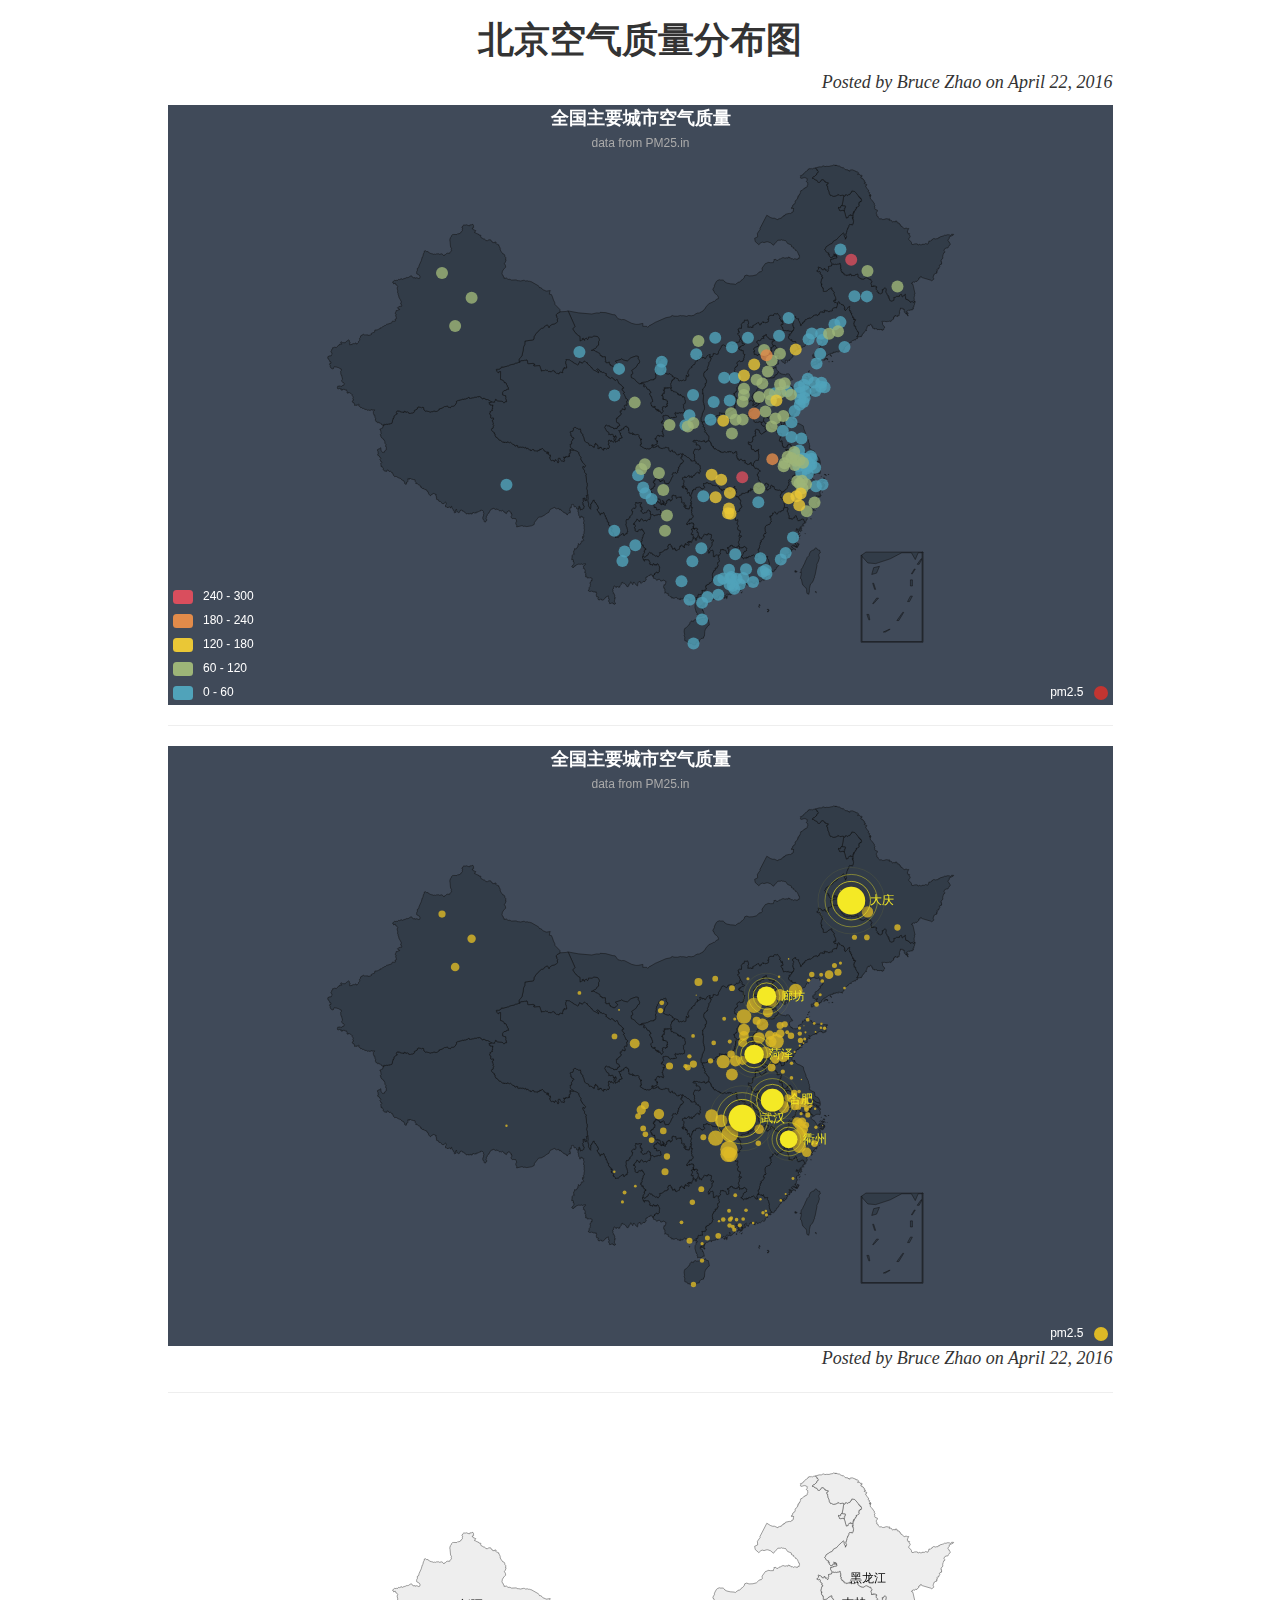
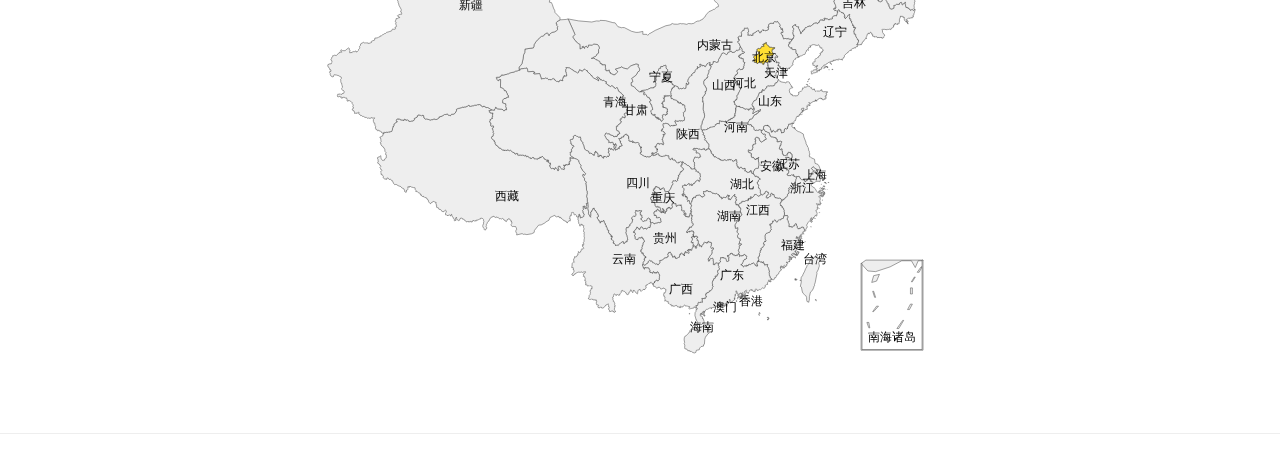
==== index.html @ 0eb7a30a "Added files via upload" ====
<!DOCTYPE html>
<html>
<head>
    <meta charset="utf-8">
	<meta http-equiv="X-UA-Compatible" content="IE=edge">
    <meta name="viewport" content="width=device-width, initial-scale=1">
	<title>北京空气质量热力图</title>
	<link href="css/bootstrap.min.css" rel="stylesheet">

	<script type="text/javascript" src="js/jquery.min.js"></script>
	<script type="text/javascript" src="js/bootstrap.min.js"></script>
	
	<!-- 引入 echarts.js -->
    <script src="js/echarts.min.js"></script>
	<!-- 引入地图 -->
	<script src="js/china.js"></script>
	<!-- 北京地图 -->
	<script src="js/beijing.js"></script>
	
	<!-- 小赵自定义格式 -->
	<style>
	.h1, h1 {font-size: 36px;
			font-family: "Arial";
			font-weight: bold;
			text-align: center;}
	p.meta {
			font-family: 'Lora','Times New Roman',serif;
			font-style: italic;
			font-weight: 300;
			font-size: 18px;
			text-align: right;}
	</style>	
</head>
<body>

<header class="intro-header" style="background-image: url('img/bg1.jpg')">
    <div class="container">
        <div class="row">
            <div class="col-lg-10 col-md-10 col-md-offset-1">
                <div class="post-heading">

                    <h1>北京空气质量分布图</h1>
                   
                    <p class="meta">Posted by Bruce Zhao on April 22, 2016</p>
                </div>
            </div>
        </div>
    </div>
</header>

<article>
    <div class="container">
        <div class="row">
            <div class="col-lg-10 col-md-10 col-md-offset-1">
    <!-- 为ECharts准备一个Dom -->
	<div id="main" class="echarts"></div>
	<!-- 显示样式 -->
	<style>
	.echarts {height:600px;width:100%;margin:auto;}
	@media only screen and (max-width: 768px) {.echarts {height:400px;}}
	</style>
	
	<!-- 代码部分 -->
<script type="text/javascript">
var myChart = echarts.init(document.getElementById('main'));	
	// 这里开始复制 示例 echarts代码进来
	var geoCoordMap = {
    "海门":[121.15,31.89],
    "鄂尔多斯":[109.781327,39.608266],
    "招远":[120.38,37.35],
    "舟山":[122.207216,29.985295],
    "齐齐哈尔":[123.97,47.33],
    "盐城":[120.13,33.38],
    "赤峰":[118.87,42.28],
    "青岛":[120.33,36.07],
    "乳山":[121.52,36.89],
    "金昌":[102.188043,38.520089],
    "泉州":[118.58,24.93],
    "莱西":[120.53,36.86],
    "日照":[119.46,35.42],
    "胶南":[119.97,35.88],
    "南通":[121.05,32.08],
    "拉萨":[91.11,29.97],
    "云浮":[112.02,22.93],
    "梅州":[116.1,24.55],
    "文登":[122.05,37.2],
    "上海":[121.48,31.22],
    "攀枝花":[101.718637,26.582347],
    "威海":[122.1,37.5],
    "承德":[117.93,40.97],
    "厦门":[118.1,24.46],
    "汕尾":[115.375279,22.786211],
    "潮州":[116.63,23.68],
    "丹东":[124.37,40.13],
    "太仓":[121.1,31.45],
    "曲靖":[103.79,25.51],
    "烟台":[121.39,37.52],
    "福州":[119.3,26.08],
    "瓦房店":[121.979603,39.627114],
    "即墨":[120.45,36.38],
    "抚顺":[123.97,41.97],
    "玉溪":[102.52,24.35],
    "张家口":[114.87,40.82],
    "阳泉":[113.57,37.85],
    "莱州":[119.942327,37.177017],
    "湖州":[120.1,30.86],
    "汕头":[116.69,23.39],
    "昆山":[120.95,31.39],
    "宁波":[121.56,29.86],
    "湛江":[110.359377,21.270708],
    "揭阳":[116.35,23.55],
    "荣成":[122.41,37.16],
    "连云港":[119.16,34.59],
    "葫芦岛":[120.836932,40.711052],
    "常熟":[120.74,31.64],
    "东莞":[113.75,23.04],
    "河源":[114.68,23.73],
    "淮安":[119.15,33.5],
    "泰州":[119.9,32.49],
    "南宁":[108.33,22.84],
    "营口":[122.18,40.65],
    "惠州":[114.4,23.09],
    "江阴":[120.26,31.91],
    "蓬莱":[120.75,37.8],
    "韶关":[113.62,24.84],
    "嘉峪关":[98.289152,39.77313],
    "广州":[113.23,23.16],
    "延安":[109.47,36.6],
    "太原":[112.53,37.87],
    "清远":[113.01,23.7],
    "中山":[113.38,22.52],
    "昆明":[102.73,25.04],
    "寿光":[118.73,36.86],
    "盘锦":[122.070714,41.119997],
    "长治":[113.08,36.18],
    "深圳":[114.07,22.62],
    "珠海":[113.52,22.3],
    "宿迁":[118.3,33.96],
    "咸阳":[108.72,34.36],
    "铜川":[109.11,35.09],
    "平度":[119.97,36.77],
    "佛山":[113.11,23.05],
    "海口":[110.35,20.02],
    "江门":[113.06,22.61],
    "章丘":[117.53,36.72],
    "肇庆":[112.44,23.05],
    "大连":[121.62,38.92],
    "临汾":[111.5,36.08],
    "吴江":[120.63,31.16],
    "石嘴山":[106.39,39.04],
    "沈阳":[123.38,41.8],
    "苏州":[120.62,31.32],
    "茂名":[110.88,21.68],
    "嘉兴":[120.76,30.77],
    "长春":[125.35,43.88],
    "胶州":[120.03336,36.264622],
    "银川":[106.27,38.47],
    "张家港":[120.555821,31.875428],
    "三门峡":[111.19,34.76],
    "锦州":[121.15,41.13],
    "南昌":[115.89,28.68],
    "柳州":[109.4,24.33],
    "三亚":[109.511909,18.252847],
    "自贡":[104.778442,29.33903],
    "吉林":[126.57,43.87],
    "阳江":[111.95,21.85],
    "泸州":[105.39,28.91],
    "西宁":[101.74,36.56],
    "宜宾":[104.56,29.77],
    "呼和浩特":[111.65,40.82],
    "成都":[104.06,30.67],
    "大同":[113.3,40.12],
    "镇江":[119.44,32.2],
    "桂林":[110.28,25.29],
    "张家界":[110.479191,29.117096],
    "宜兴":[119.82,31.36],
    "北海":[109.12,21.49],
    "西安":[108.95,34.27],
    "金坛":[119.56,31.74],
    "东营":[118.49,37.46],
    "牡丹江":[129.58,44.6],
    "遵义":[106.9,27.7],
    "绍兴":[120.58,30.01],
    "扬州":[119.42,32.39],
    "常州":[119.95,31.79],
    "潍坊":[119.1,36.62],
    "重庆":[106.54,29.59],
    "台州":[121.420757,28.656386],
    "南京":[118.78,32.04],
    "滨州":[118.03,37.36],
    "贵阳":[106.71,26.57],
    "无锡":[120.29,31.59],
    "本溪":[123.73,41.3],
    "克拉玛依":[84.77,45.59],
    "渭南":[109.5,34.52],
    "马鞍山":[118.48,31.56],
    "宝鸡":[107.15,34.38],
    "焦作":[113.21,35.24],
    "句容":[119.16,31.95],
    "北京":[116.46,39.92],
    "徐州":[117.2,34.26],
    "衡水":[115.72,37.72],
    "包头":[110,40.58],
    "绵阳":[104.73,31.48],
    "乌鲁木齐":[87.68,43.77],
    "枣庄":[117.57,34.86],
    "杭州":[120.19,30.26],
    "淄博":[118.05,36.78],
    "鞍山":[122.85,41.12],
    "溧阳":[119.48,31.43],
    "库尔勒":[86.06,41.68],
    "安阳":[114.35,36.1],
    "开封":[114.35,34.79],
    "济南":[117,36.65],
    "德阳":[104.37,31.13],
    "温州":[120.65,28.01],
    "九江":[115.97,29.71],
    "邯郸":[114.47,36.6],
    "临安":[119.72,30.23],
    "兰州":[103.73,36.03],
    "沧州":[116.83,38.33],
    "临沂":[118.35,35.05],
    "南充":[106.110698,30.837793],
    "天津":[117.2,39.13],
    "富阳":[119.95,30.07],
    "泰安":[117.13,36.18],
    "诸暨":[120.23,29.71],
    "郑州":[113.65,34.76],
    "哈尔滨":[126.63,45.75],
    "聊城":[115.97,36.45],
    "芜湖":[118.38,31.33],
    "唐山":[118.02,39.63],
    "平顶山":[113.29,33.75],
    "邢台":[114.48,37.05],
    "德州":[116.29,37.45],
    "济宁":[116.59,35.38],
    "荆州":[112.239741,30.335165],
    "宜昌":[111.3,30.7],
    "义乌":[120.06,29.32],
    "丽水":[119.92,28.45],
    "洛阳":[112.44,34.7],
    "秦皇岛":[119.57,39.95],
    "株洲":[113.16,27.83],
    "石家庄":[114.48,38.03],
    "莱芜":[117.67,36.19],
    "常德":[111.69,29.05],
    "保定":[115.48,38.85],
    "湘潭":[112.91,27.87],
    "金华":[119.64,29.12],
    "岳阳":[113.09,29.37],
    "长沙":[113,28.21],
    "衢州":[118.88,28.97],
    "廊坊":[116.7,39.53],
    "菏泽":[115.480656,35.23375],
    "合肥":[117.27,31.86],
    "武汉":[114.31,30.52],
    "大庆":[125.03,46.58]
};

var convertData = function (data) {
    var res = [];
    for (var i = 0; i < data.length; i++) {
        var geoCoord = geoCoordMap[data[i].name];
        if (geoCoord) {
            res.push(geoCoord.concat(data[i].value));
        }
    }
    return res;
};

option = {
    backgroundColor: '#404a59',
    title: {
        text: '全国主要城市空气质量',
        subtext: 'data from PM25.in',
        sublink: 'http://www.pm25.in',
        left: 'center',
        textStyle: {
            color: '#fff'
        }
    },
    tooltip: {
        trigger: 'item'
    },
    legend: {
        orient: 'vertical',
        top: 'bottom',
        left: 'right',
        data:['pm2.5'],
        textStyle: {
            color: '#fff'
        }
    },
    visualMap: {
        min: 0,
        max: 300,
        splitNumber: 5,
        color: ['#d94e5d','#eac736','#50a3ba'],
        textStyle: {
            color: '#fff'
        }
    },
    geo: {
        map: 'china',
        label: {
            emphasis: {
                show: false
            }
        },
        itemStyle: {
            normal: {
                areaColor: '#323c48',
                borderColor: '#111'
            },
            emphasis: {
                areaColor: '#2a333d'
            }
        }
    },
    series: [
        {
            name: 'pm2.5',
            type: 'scatter',
            coordinateSystem: 'geo',
            data: convertData([
                {name: "海门", value: 9},
                {name: "鄂尔多斯", value: 12},
                {name: "招远", value: 12},
                {name: "舟山", value: 12},
                {name: "齐齐哈尔", value: 14},
                {name: "盐城", value: 15},
                {name: "赤峰", value: 16},
                {name: "青岛", value: 18},
                {name: "乳山", value: 18},
                {name: "金昌", value: 19},
                {name: "泉州", value: 21},
                {name: "莱西", value: 21},
                {name: "日照", value: 21},
                {name: "胶南", value: 22},
                {name: "南通", value: 23},
                {name: "拉萨", value: 24},
                {name: "云浮", value: 24},
                {name: "梅州", value: 25},
                {name: "文登", value: 25},
                {name: "上海", value: 25},
                {name: "攀枝花", value: 25},
                {name: "威海", value: 25},
                {name: "承德", value: 25},
                {name: "厦门", value: 26},
                {name: "汕尾", value: 26},
                {name: "潮州", value: 26},
                {name: "丹东", value: 27},
                {name: "太仓", value: 27},
                {name: "曲靖", value: 27},
                {name: "烟台", value: 28},
                {name: "福州", value: 29},
                {name: "瓦房店", value: 30},
                {name: "即墨", value: 30},
                {name: "抚顺", value: 31},
                {name: "玉溪", value: 31},
                {name: "张家口", value: 31},
                {name: "阳泉", value: 31},
                {name: "莱州", value: 32},
                {name: "湖州", value: 32},
                {name: "汕头", value: 32},
                {name: "昆山", value: 33},
                {name: "宁波", value: 33},
                {name: "湛江", value: 33},
                {name: "揭阳", value: 34},
                {name: "荣成", value: 34},
                {name: "连云港", value: 35},
                {name: "葫芦岛", value: 35},
                {name: "常熟", value: 36},
                {name: "东莞", value: 36},
                {name: "河源", value: 36},
                {name: "淮安", value: 36},
                {name: "泰州", value: 36},
                {name: "南宁", value: 37},
                {name: "营口", value: 37},
                {name: "惠州", value: 37},
                {name: "江阴", value: 37},
                {name: "蓬莱", value: 37},
                {name: "韶关", value: 38},
                {name: "嘉峪关", value: 38},
                {name: "广州", value: 38},
                {name: "延安", value: 38},
                {name: "太原", value: 39},
                {name: "清远", value: 39},
                {name: "中山", value: 39},
                {name: "昆明", value: 39},
                {name: "寿光", value: 40},
                {name: "盘锦", value: 40},
                {name: "长治", value: 41},
                {name: "深圳", value: 41},
                {name: "珠海", value: 42},
                {name: "宿迁", value: 43},
                {name: "咸阳", value: 43},
                {name: "铜川", value: 44},
                {name: "平度", value: 44},
                {name: "佛山", value: 44},
                {name: "海口", value: 44},
                {name: "江门", value: 45},
                {name: "章丘", value: 45},
                {name: "肇庆", value: 46},
                {name: "大连", value: 47},
                {name: "临汾", value: 47},
                {name: "吴江", value: 47},
                {name: "石嘴山", value: 49},
                {name: "沈阳", value: 50},
                {name: "苏州", value: 50},
                {name: "茂名", value: 50},
                {name: "嘉兴", value: 51},
                {name: "长春", value: 51},
                {name: "胶州", value: 52},
                {name: "银川", value: 52},
                {name: "张家港", value: 52},
                {name: "三门峡", value: 53},
                {name: "锦州", value: 54},
                {name: "南昌", value: 54},
                {name: "柳州", value: 54},
                {name: "三亚", value: 54},
                {name: "自贡", value: 56},
                {name: "吉林", value: 56},
                {name: "阳江", value: 57},
                {name: "泸州", value: 57},
                {name: "西宁", value: 57},
                {name: "宜宾", value: 58},
                {name: "呼和浩特", value: 58},
                {name: "成都", value: 58},
                {name: "大同", value: 58},
                {name: "镇江", value: 59},
                {name: "桂林", value: 59},
                {name: "张家界", value: 59},
                {name: "宜兴", value: 59},
                {name: "北海", value: 60},
                {name: "西安", value: 61},
                {name: "金坛", value: 62},
                {name: "东营", value: 62},
                {name: "牡丹江", value: 63},
                {name: "遵义", value: 63},
                {name: "绍兴", value: 63},
                {name: "扬州", value: 64},
                {name: "常州", value: 64},
                {name: "潍坊", value: 65},
                {name: "重庆", value: 66},
                {name: "台州", value: 67},
                {name: "南京", value: 67},
                {name: "滨州", value: 70},
                {name: "贵阳", value: 71},
                {name: "无锡", value: 71},
                {name: "本溪", value: 71},
                {name: "克拉玛依", value: 72},
                {name: "渭南", value: 72},
                {name: "马鞍山", value: 72},
                {name: "宝鸡", value: 72},
                {name: "焦作", value: 75},
                {name: "句容", value: 75},
                {name: "北京", value: 79},
                {name: "徐州", value: 79},
                {name: "衡水", value: 80},
                {name: "包头", value: 80},
                {name: "绵阳", value: 80},
                {name: "乌鲁木齐", value: 84},
                {name: "枣庄", value: 84},
                {name: "杭州", value: 84},
                {name: "淄博", value: 85},
                {name: "鞍山", value: 86},
                {name: "溧阳", value: 86},
                {name: "库尔勒", value: 86},
                {name: "安阳", value: 90},
                {name: "开封", value: 90},
                {name: "济南", value: 92},
                {name: "德阳", value: 93},
                {name: "温州", value: 95},
                {name: "九江", value: 96},
                {name: "邯郸", value: 98},
                {name: "临安", value: 99},
                {name: "兰州", value: 99},
                {name: "沧州", value: 100},
                {name: "临沂", value: 103},
                {name: "南充", value: 104},
                {name: "天津", value: 105},
                {name: "富阳", value: 106},
                {name: "泰安", value: 112},
                {name: "诸暨", value: 112},
                {name: "郑州", value: 113},
                {name: "哈尔滨", value: 114},
                {name: "聊城", value: 116},
                {name: "芜湖", value: 117},
                {name: "唐山", value: 119},
                {name: "平顶山", value: 119},
                {name: "邢台", value: 119},
                {name: "德州", value: 120},
                {name: "济宁", value: 120},
                {name: "荆州", value: 127},
                {name: "宜昌", value: 130},
                {name: "义乌", value: 132},
                {name: "丽水", value: 133},
                {name: "洛阳", value: 134},
                {name: "秦皇岛", value: 136},
                {name: "株洲", value: 143},
                {name: "石家庄", value: 147},
                {name: "莱芜", value: 148},
                {name: "常德", value: 152},
                {name: "保定", value: 153},
                {name: "湘潭", value: 154},
                {name: "金华", value: 157},
                {name: "岳阳", value: 169},
                {name: "长沙", value: 175},
                {name: "衢州", value: 177},
                {name: "廊坊", value: 193},
                {name: "菏泽", value: 194},
                {name: "合肥", value: 229},
                {name: "武汉", value: 273},
                {name: "大庆", value: 279}
            ]),
            symbolSize: 12,
            label: {
                normal: {
                    show: false
                },
                emphasis: {
                    show: false
                }
            },
            itemStyle: {
                emphasis: {
                    borderColor: '#fff',
                    borderWidth: 1
                }
            }
        }
    ]
}
 // 到这里为止
myChart.setOption(option);
	
</script>
	
<hr>

	<div id="main1" class="echarts"></div>
	<!-- 显示样式 -->
	<style>
	.echarts {height:600px;width:100%;margin:auto;}
	@media only screen and (max-width: 768px) {.echarts {height:400px;}}
	</style>
	
	<!-- 代码部分 -->
<script type="text/javascript">
var myChart = echarts.init(document.getElementById('main1'));
var data = [
     {name: '海门', value: 9},
     {name: '鄂尔多斯', value: 12},
     {name: '招远', value: 12},
     {name: '舟山', value: 12},
     {name: '齐齐哈尔', value: 14},
     {name: '盐城', value: 15},
     {name: '赤峰', value: 16},
     {name: '青岛', value: 18},
     {name: '乳山', value: 18},
     {name: '金昌', value: 19},
     {name: '泉州', value: 21},
     {name: '莱西', value: 21},
     {name: '日照', value: 21},
     {name: '胶南', value: 22},
     {name: '南通', value: 23},
     {name: '拉萨', value: 24},
     {name: '云浮', value: 24},
     {name: '梅州', value: 25},
     {name: '文登', value: 25},
     {name: '上海', value: 25},
     {name: '攀枝花', value: 25},
     {name: '威海', value: 25},
     {name: '承德', value: 25},
     {name: '厦门', value: 26},
     {name: '汕尾', value: 26},
     {name: '潮州', value: 26},
     {name: '丹东', value: 27},
     {name: '太仓', value: 27},
     {name: '曲靖', value: 27},
     {name: '烟台', value: 28},
     {name: '福州', value: 29},
     {name: '瓦房店', value: 30},
     {name: '即墨', value: 30},
     {name: '抚顺', value: 31},
     {name: '玉溪', value: 31},
     {name: '张家口', value: 31},
     {name: '阳泉', value: 31},
     {name: '莱州', value: 32},
     {name: '湖州', value: 32},
     {name: '汕头', value: 32},
     {name: '昆山', value: 33},
     {name: '宁波', value: 33},
     {name: '湛江', value: 33},
     {name: '揭阳', value: 34},
     {name: '荣成', value: 34},
     {name: '连云港', value: 35},
     {name: '葫芦岛', value: 35},
     {name: '常熟', value: 36},
     {name: '东莞', value: 36},
     {name: '河源', value: 36},
     {name: '淮安', value: 36},
     {name: '泰州', value: 36},
     {name: '南宁', value: 37},
     {name: '营口', value: 37},
     {name: '惠州', value: 37},
     {name: '江阴', value: 37},
     {name: '蓬莱', value: 37},
     {name: '韶关', value: 38},
     {name: '嘉峪关', value: 38},
     {name: '广州', value: 38},
     {name: '延安', value: 38},
     {name: '太原', value: 39},
     {name: '清远', value: 39},
     {name: '中山', value: 39},
     {name: '昆明', value: 39},
     {name: '寿光', value: 40},
     {name: '盘锦', value: 40},
     {name: '长治', value: 41},
     {name: '深圳', value: 41},
     {name: '珠海', value: 42},
     {name: '宿迁', value: 43},
     {name: '咸阳', value: 43},
     {name: '铜川', value: 44},
     {name: '平度', value: 44},
     {name: '佛山', value: 44},
     {name: '海口', value: 44},
     {name: '江门', value: 45},
     {name: '章丘', value: 45},
     {name: '肇庆', value: 46},
     {name: '大连', value: 47},
     {name: '临汾', value: 47},
     {name: '吴江', value: 47},
     {name: '石嘴山', value: 49},
     {name: '沈阳', value: 50},
     {name: '苏州', value: 50},
     {name: '茂名', value: 50},
     {name: '嘉兴', value: 51},
     {name: '长春', value: 51},
     {name: '胶州', value: 52},
     {name: '银川', value: 52},
     {name: '张家港', value: 52},
     {name: '三门峡', value: 53},
     {name: '锦州', value: 54},
     {name: '南昌', value: 54},
     {name: '柳州', value: 54},
     {name: '三亚', value: 54},
     {name: '自贡', value: 56},
     {name: '吉林', value: 56},
     {name: '阳江', value: 57},
     {name: '泸州', value: 57},
     {name: '西宁', value: 57},
     {name: '宜宾', value: 58},
     {name: '呼和浩特', value: 58},
     {name: '成都', value: 58},
     {name: '大同', value: 58},
     {name: '镇江', value: 59},
     {name: '桂林', value: 59},
     {name: '张家界', value: 59},
     {name: '宜兴', value: 59},
     {name: '北海', value: 60},
     {name: '西安', value: 61},
     {name: '金坛', value: 62},
     {name: '东营', value: 62},
     {name: '牡丹江', value: 63},
     {name: '遵义', value: 63},
     {name: '绍兴', value: 63},
     {name: '扬州', value: 64},
     {name: '常州', value: 64},
     {name: '潍坊', value: 65},
     {name: '重庆', value: 66},
     {name: '台州', value: 67},
     {name: '南京', value: 67},
     {name: '滨州', value: 70},
     {name: '贵阳', value: 71},
     {name: '无锡', value: 71},
     {name: '本溪', value: 71},
     {name: '克拉玛依', value: 72},
     {name: '渭南', value: 72},
     {name: '马鞍山', value: 72},
     {name: '宝鸡', value: 72},
     {name: '焦作', value: 75},
     {name: '句容', value: 75},
     {name: '北京', value: 79},
     {name: '徐州', value: 79},
     {name: '衡水', value: 80},
     {name: '包头', value: 80},
     {name: '绵阳', value: 80},
     {name: '乌鲁木齐', value: 84},
     {name: '枣庄', value: 84},
     {name: '杭州', value: 84},
     {name: '淄博', value: 85},
     {name: '鞍山', value: 86},
     {name: '溧阳', value: 86},
     {name: '库尔勒', value: 86},
     {name: '安阳', value: 90},
     {name: '开封', value: 90},
     {name: '济南', value: 92},
     {name: '德阳', value: 93},
     {name: '温州', value: 95},
     {name: '九江', value: 96},
     {name: '邯郸', value: 98},
     {name: '临安', value: 99},
     {name: '兰州', value: 99},
     {name: '沧州', value: 100},
     {name: '临沂', value: 103},
     {name: '南充', value: 104},
     {name: '天津', value: 105},
     {name: '富阳', value: 106},
     {name: '泰安', value: 112},
     {name: '诸暨', value: 112},
     {name: '郑州', value: 113},
     {name: '哈尔滨', value: 114},
     {name: '聊城', value: 116},
     {name: '芜湖', value: 117},
     {name: '唐山', value: 119},
     {name: '平顶山', value: 119},
     {name: '邢台', value: 119},
     {name: '德州', value: 120},
     {name: '济宁', value: 120},
     {name: '荆州', value: 127},
     {name: '宜昌', value: 130},
     {name: '义乌', value: 132},
     {name: '丽水', value: 133},
     {name: '洛阳', value: 134},
     {name: '秦皇岛', value: 136},
     {name: '株洲', value: 143},
     {name: '石家庄', value: 147},
     {name: '莱芜', value: 148},
     {name: '常德', value: 152},
     {name: '保定', value: 153},
     {name: '湘潭', value: 154},
     {name: '金华', value: 157},
     {name: '岳阳', value: 169},
     {name: '长沙', value: 175},
     {name: '衢州', value: 177},
     {name: '廊坊', value: 193},
     {name: '菏泽', value: 194},
     {name: '合肥', value: 229},
     {name: '武汉', value: 273},
     {name: '大庆', value: 279}
];
var geoCoordMap = {
    '海门':[121.15,31.89],
    '鄂尔多斯':[109.781327,39.608266],
    '招远':[120.38,37.35],
    '舟山':[122.207216,29.985295],
    '齐齐哈尔':[123.97,47.33],
    '盐城':[120.13,33.38],
    '赤峰':[118.87,42.28],
    '青岛':[120.33,36.07],
    '乳山':[121.52,36.89],
    '金昌':[102.188043,38.520089],
    '泉州':[118.58,24.93],
    '莱西':[120.53,36.86],
    '日照':[119.46,35.42],
    '胶南':[119.97,35.88],
    '南通':[121.05,32.08],
    '拉萨':[91.11,29.97],
    '云浮':[112.02,22.93],
    '梅州':[116.1,24.55],
    '文登':[122.05,37.2],
    '上海':[121.48,31.22],
    '攀枝花':[101.718637,26.582347],
    '威海':[122.1,37.5],
    '承德':[117.93,40.97],
    '厦门':[118.1,24.46],
    '汕尾':[115.375279,22.786211],
    '潮州':[116.63,23.68],
    '丹东':[124.37,40.13],
    '太仓':[121.1,31.45],
    '曲靖':[103.79,25.51],
    '烟台':[121.39,37.52],
    '福州':[119.3,26.08],
    '瓦房店':[121.979603,39.627114],
    '即墨':[120.45,36.38],
    '抚顺':[123.97,41.97],
    '玉溪':[102.52,24.35],
    '张家口':[114.87,40.82],
    '阳泉':[113.57,37.85],
    '莱州':[119.942327,37.177017],
    '湖州':[120.1,30.86],
    '汕头':[116.69,23.39],
    '昆山':[120.95,31.39],
    '宁波':[121.56,29.86],
    '湛江':[110.359377,21.270708],
    '揭阳':[116.35,23.55],
    '荣成':[122.41,37.16],
    '连云港':[119.16,34.59],
    '葫芦岛':[120.836932,40.711052],
    '常熟':[120.74,31.64],
    '东莞':[113.75,23.04],
    '河源':[114.68,23.73],
    '淮安':[119.15,33.5],
    '泰州':[119.9,32.49],
    '南宁':[108.33,22.84],
    '营口':[122.18,40.65],
    '惠州':[114.4,23.09],
    '江阴':[120.26,31.91],
    '蓬莱':[120.75,37.8],
    '韶关':[113.62,24.84],
    '嘉峪关':[98.289152,39.77313],
    '广州':[113.23,23.16],
    '延安':[109.47,36.6],
    '太原':[112.53,37.87],
    '清远':[113.01,23.7],
    '中山':[113.38,22.52],
    '昆明':[102.73,25.04],
    '寿光':[118.73,36.86],
    '盘锦':[122.070714,41.119997],
    '长治':[113.08,36.18],
    '深圳':[114.07,22.62],
    '珠海':[113.52,22.3],
    '宿迁':[118.3,33.96],
    '咸阳':[108.72,34.36],
    '铜川':[109.11,35.09],
    '平度':[119.97,36.77],
    '佛山':[113.11,23.05],
    '海口':[110.35,20.02],
    '江门':[113.06,22.61],
    '章丘':[117.53,36.72],
    '肇庆':[112.44,23.05],
    '大连':[121.62,38.92],
    '临汾':[111.5,36.08],
    '吴江':[120.63,31.16],
    '石嘴山':[106.39,39.04],
    '沈阳':[123.38,41.8],
    '苏州':[120.62,31.32],
    '茂名':[110.88,21.68],
    '嘉兴':[120.76,30.77],
    '长春':[125.35,43.88],
    '胶州':[120.03336,36.264622],
    '银川':[106.27,38.47],
    '张家港':[120.555821,31.875428],
    '三门峡':[111.19,34.76],
    '锦州':[121.15,41.13],
    '南昌':[115.89,28.68],
    '柳州':[109.4,24.33],
    '三亚':[109.511909,18.252847],
    '自贡':[104.778442,29.33903],
    '吉林':[126.57,43.87],
    '阳江':[111.95,21.85],
    '泸州':[105.39,28.91],
    '西宁':[101.74,36.56],
    '宜宾':[104.56,29.77],
    '呼和浩特':[111.65,40.82],
    '成都':[104.06,30.67],
    '大同':[113.3,40.12],
    '镇江':[119.44,32.2],
    '桂林':[110.28,25.29],
    '张家界':[110.479191,29.117096],
    '宜兴':[119.82,31.36],
    '北海':[109.12,21.49],
    '西安':[108.95,34.27],
    '金坛':[119.56,31.74],
    '东营':[118.49,37.46],
    '牡丹江':[129.58,44.6],
    '遵义':[106.9,27.7],
    '绍兴':[120.58,30.01],
    '扬州':[119.42,32.39],
    '常州':[119.95,31.79],
    '潍坊':[119.1,36.62],
    '重庆':[106.54,29.59],
    '台州':[121.420757,28.656386],
    '南京':[118.78,32.04],
    '滨州':[118.03,37.36],
    '贵阳':[106.71,26.57],
    '无锡':[120.29,31.59],
    '本溪':[123.73,41.3],
    '克拉玛依':[84.77,45.59],
    '渭南':[109.5,34.52],
    '马鞍山':[118.48,31.56],
    '宝鸡':[107.15,34.38],
    '焦作':[113.21,35.24],
    '句容':[119.16,31.95],
    '北京':[116.46,39.92],
    '徐州':[117.2,34.26],
    '衡水':[115.72,37.72],
    '包头':[110,40.58],
    '绵阳':[104.73,31.48],
    '乌鲁木齐':[87.68,43.77],
    '枣庄':[117.57,34.86],
    '杭州':[120.19,30.26],
    '淄博':[118.05,36.78],
    '鞍山':[122.85,41.12],
    '溧阳':[119.48,31.43],
    '库尔勒':[86.06,41.68],
    '安阳':[114.35,36.1],
    '开封':[114.35,34.79],
    '济南':[117,36.65],
    '德阳':[104.37,31.13],
    '温州':[120.65,28.01],
    '九江':[115.97,29.71],
    '邯郸':[114.47,36.6],
    '临安':[119.72,30.23],
    '兰州':[103.73,36.03],
    '沧州':[116.83,38.33],
    '临沂':[118.35,35.05],
    '南充':[106.110698,30.837793],
    '天津':[117.2,39.13],
    '富阳':[119.95,30.07],
    '泰安':[117.13,36.18],
    '诸暨':[120.23,29.71],
    '郑州':[113.65,34.76],
    '哈尔滨':[126.63,45.75],
    '聊城':[115.97,36.45],
    '芜湖':[118.38,31.33],
    '唐山':[118.02,39.63],
    '平顶山':[113.29,33.75],
    '邢台':[114.48,37.05],
    '德州':[116.29,37.45],
    '济宁':[116.59,35.38],
    '荆州':[112.239741,30.335165],
    '宜昌':[111.3,30.7],
    '义乌':[120.06,29.32],
    '丽水':[119.92,28.45],
    '洛阳':[112.44,34.7],
    '秦皇岛':[119.57,39.95],
    '株洲':[113.16,27.83],
    '石家庄':[114.48,38.03],
    '莱芜':[117.67,36.19],
    '常德':[111.69,29.05],
    '保定':[115.48,38.85],
    '湘潭':[112.91,27.87],
    '金华':[119.64,29.12],
    '岳阳':[113.09,29.37],
    '长沙':[113,28.21],
    '衢州':[118.88,28.97],
    '廊坊':[116.7,39.53],
    '菏泽':[115.480656,35.23375],
    '合肥':[117.27,31.86],
    '武汉':[114.31,30.52],
    '大庆':[125.03,46.58]
};

var convertData = function (data) {
    var res = [];
    for (var i = 0; i < data.length; i++) {
        var geoCoord = geoCoordMap[data[i].name];
        if (geoCoord) {
            res.push({
                name: data[i].name,
                value: geoCoord.concat(data[i].value)
            });
        }
    }
    return res;
};

option = {
    backgroundColor: '#404a59',
    title: {
        text: '全国主要城市空气质量',
        subtext: 'data from PM25.in',
        sublink: 'http://www.pm25.in',
        left: 'center',
        textStyle: {
            color: '#fff'
        }
    },
    tooltip : {
        trigger: 'item'
    },
    legend: {
        orient: 'vertical',
        y: 'bottom',
        x:'right',
        data:['pm2.5'],
        textStyle: {
            color: '#fff'
        }
    },
    geo: {
        map: 'china',
        label: {
            emphasis: {
                show: false
            }
        },
        roam: true,
        itemStyle: {
            normal: {
                areaColor: '#323c48',
                borderColor: '#111'
            },
            emphasis: {
                areaColor: '#2a333d'
            }
        }
    },
    series : [
        {
            name: 'pm2.5',
            type: 'scatter',
            coordinateSystem: 'geo',
            data: convertData(data),
            symbolSize: function (val) {
                return val[2] / 10;
            },
            label: {
                normal: {
                    formatter: '{b}',
                    position: 'right',
                    show: false
                },
                emphasis: {
                    show: true
                }
            },
            itemStyle: {
                normal: {
                    color: '#ddb926'
                }
            }
        },
        {
            name: 'Top 5',
            type: 'effectScatter',
            coordinateSystem: 'geo',
            data: convertData(data.sort(function (a, b) {
                return b.value - a.value;
            }).slice(0, 6)),
            symbolSize: function (val) {
                return val[2] / 10;
            },
            showEffectOn: 'render',
            rippleEffect: {
                brushType: 'stroke'
            },
            hoverAnimation: true,
            label: {
                normal: {
                    formatter: '{b}',
                    position: 'right',
                    show: true
                }
            },
            itemStyle: {
                normal: {
                    color: '#f4e925',
                    shadowBlur: 10,
                    shadowColor: '#333'
                }
            },
            zlevel: 1
        }
    ]
};

myChart.setOption(option);

</script>
<p class="meta">Posted by Bruce Zhao on April 22, 2016</p>

<hr>
	<div id="main2" class="echarts"></div>
	<!-- 显示样式 -->
	<style>
	.echarts {height:600px;width:100%;margin:auto;}
	@media only screen and (max-width: 768px) {.echarts {height:400px;}}
	</style>
	
	<!-- 代码部分 -->
<script type="text/javascript">
var myChart = echarts.init(document.getElementById('main2'));
	
option = {
    tooltip: {
        trigger: 'item',
        formatter: '{b}'
    },
    series: [
        {
            name: '中国',
            type: 'map',
            mapType: 'china',
            selectedMode : 'multiple',
            label: {
                normal: {
                    show: true
                },
                emphasis: {
                    show: true
                }
            },
            data:[
				{name:'北京', selected:true}
            ]
        }
    ]
};
	
myChart.setOption(option);

</script>

	
            </div>
        </div>
    </div>
</article>	

<hr>


</body>
</html>
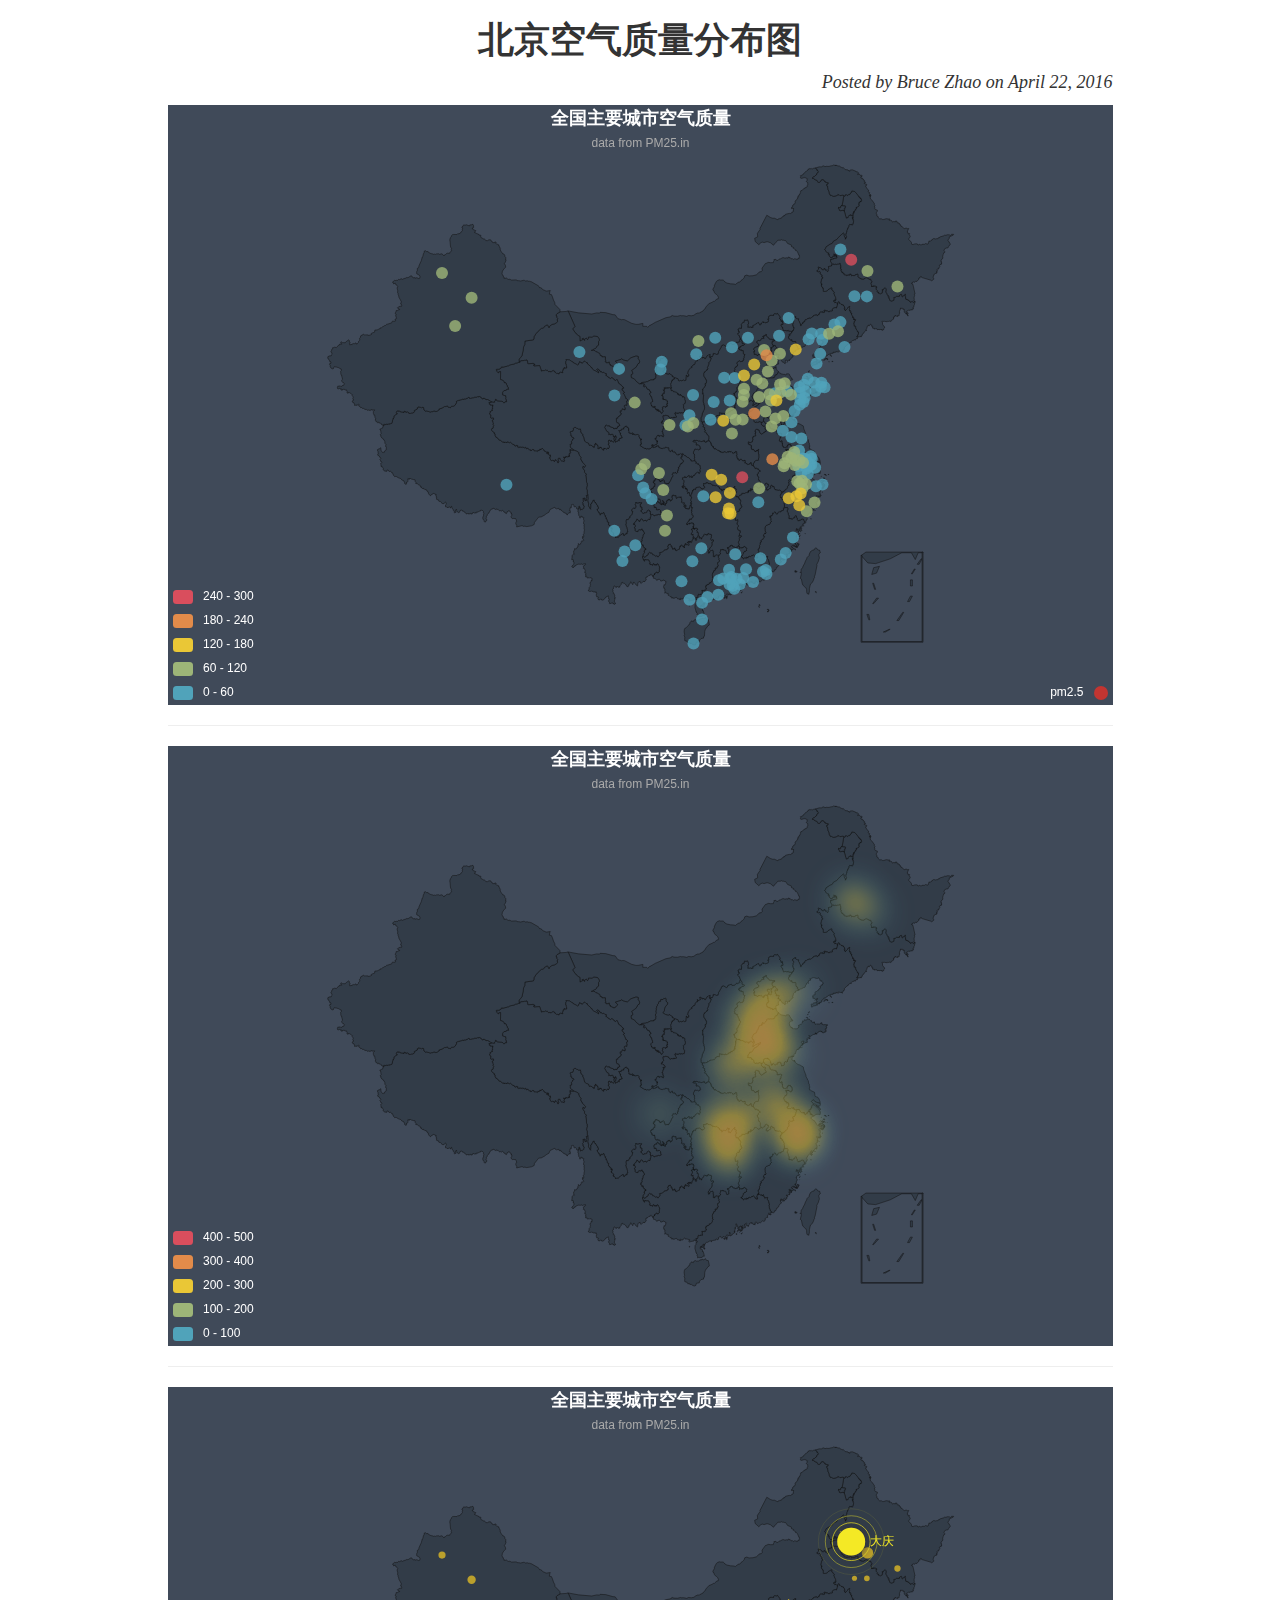
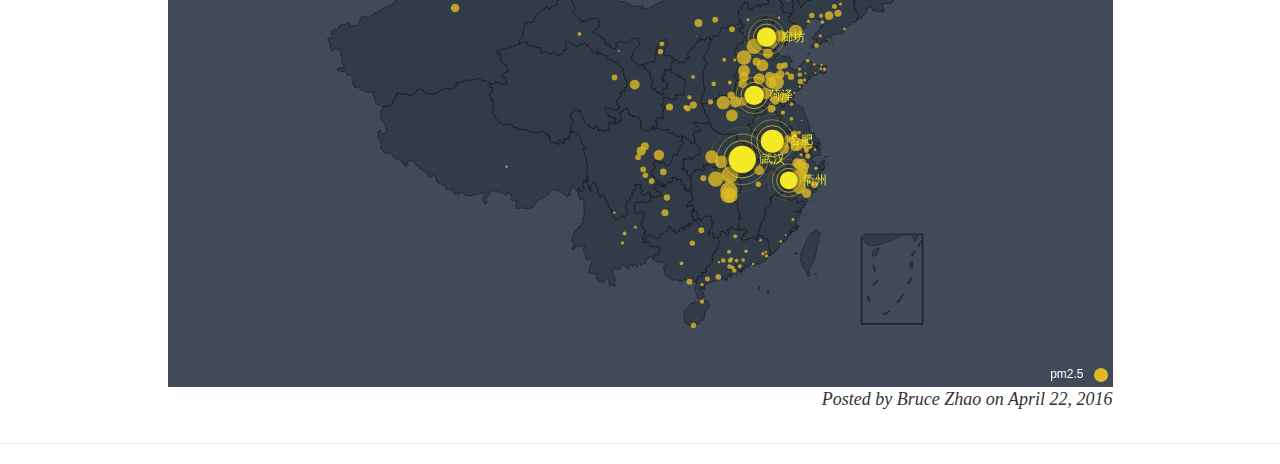
==== commit 87673041: "Update index.html" ====
--- a/index.html
+++ b/index.html
@@ -538,7 +538,6 @@
 </script>
 	
 <hr>
-
 	<div id="main1" class="echarts"></div>
 	<!-- 显示样式 -->
 	<style>
@@ -549,6 +548,465 @@
 	<!-- 代码部分 -->
 <script type="text/javascript">
 var myChart = echarts.init(document.getElementById('main1'));
+	
+var geoCoordMap = {
+    "海门":[121.15,31.89],
+    "鄂尔多斯":[109.781327,39.608266],
+    "招远":[120.38,37.35],
+    "舟山":[122.207216,29.985295],
+    "齐齐哈尔":[123.97,47.33],
+    "盐城":[120.13,33.38],
+    "赤峰":[118.87,42.28],
+    "青岛":[120.33,36.07],
+    "乳山":[121.52,36.89],
+    "金昌":[102.188043,38.520089],
+    "泉州":[118.58,24.93],
+    "莱西":[120.53,36.86],
+    "日照":[119.46,35.42],
+    "胶南":[119.97,35.88],
+    "南通":[121.05,32.08],
+    "拉萨":[91.11,29.97],
+    "云浮":[112.02,22.93],
+    "梅州":[116.1,24.55],
+    "文登":[122.05,37.2],
+    "上海":[121.48,31.22],
+    "攀枝花":[101.718637,26.582347],
+    "威海":[122.1,37.5],
+    "承德":[117.93,40.97],
+    "厦门":[118.1,24.46],
+    "汕尾":[115.375279,22.786211],
+    "潮州":[116.63,23.68],
+    "丹东":[124.37,40.13],
+    "太仓":[121.1,31.45],
+    "曲靖":[103.79,25.51],
+    "烟台":[121.39,37.52],
+    "福州":[119.3,26.08],
+    "瓦房店":[121.979603,39.627114],
+    "即墨":[120.45,36.38],
+    "抚顺":[123.97,41.97],
+    "玉溪":[102.52,24.35],
+    "张家口":[114.87,40.82],
+    "阳泉":[113.57,37.85],
+    "莱州":[119.942327,37.177017],
+    "湖州":[120.1,30.86],
+    "汕头":[116.69,23.39],
+    "昆山":[120.95,31.39],
+    "宁波":[121.56,29.86],
+    "湛江":[110.359377,21.270708],
+    "揭阳":[116.35,23.55],
+    "荣成":[122.41,37.16],
+    "连云港":[119.16,34.59],
+    "葫芦岛":[120.836932,40.711052],
+    "常熟":[120.74,31.64],
+    "东莞":[113.75,23.04],
+    "河源":[114.68,23.73],
+    "淮安":[119.15,33.5],
+    "泰州":[119.9,32.49],
+    "南宁":[108.33,22.84],
+    "营口":[122.18,40.65],
+    "惠州":[114.4,23.09],
+    "江阴":[120.26,31.91],
+    "蓬莱":[120.75,37.8],
+    "韶关":[113.62,24.84],
+    "嘉峪关":[98.289152,39.77313],
+    "广州":[113.23,23.16],
+    "延安":[109.47,36.6],
+    "太原":[112.53,37.87],
+    "清远":[113.01,23.7],
+    "中山":[113.38,22.52],
+    "昆明":[102.73,25.04],
+    "寿光":[118.73,36.86],
+    "盘锦":[122.070714,41.119997],
+    "长治":[113.08,36.18],
+    "深圳":[114.07,22.62],
+    "珠海":[113.52,22.3],
+    "宿迁":[118.3,33.96],
+    "咸阳":[108.72,34.36],
+    "铜川":[109.11,35.09],
+    "平度":[119.97,36.77],
+    "佛山":[113.11,23.05],
+    "海口":[110.35,20.02],
+    "江门":[113.06,22.61],
+    "章丘":[117.53,36.72],
+    "肇庆":[112.44,23.05],
+    "大连":[121.62,38.92],
+    "临汾":[111.5,36.08],
+    "吴江":[120.63,31.16],
+    "石嘴山":[106.39,39.04],
+    "沈阳":[123.38,41.8],
+    "苏州":[120.62,31.32],
+    "茂名":[110.88,21.68],
+    "嘉兴":[120.76,30.77],
+    "长春":[125.35,43.88],
+    "胶州":[120.03336,36.264622],
+    "银川":[106.27,38.47],
+    "张家港":[120.555821,31.875428],
+    "三门峡":[111.19,34.76],
+    "锦州":[121.15,41.13],
+    "南昌":[115.89,28.68],
+    "柳州":[109.4,24.33],
+    "三亚":[109.511909,18.252847],
+    "自贡":[104.778442,29.33903],
+    "吉林":[126.57,43.87],
+    "阳江":[111.95,21.85],
+    "泸州":[105.39,28.91],
+    "西宁":[101.74,36.56],
+    "宜宾":[104.56,29.77],
+    "呼和浩特":[111.65,40.82],
+    "成都":[104.06,30.67],
+    "大同":[113.3,40.12],
+    "镇江":[119.44,32.2],
+    "桂林":[110.28,25.29],
+    "张家界":[110.479191,29.117096],
+    "宜兴":[119.82,31.36],
+    "北海":[109.12,21.49],
+    "西安":[108.95,34.27],
+    "金坛":[119.56,31.74],
+    "东营":[118.49,37.46],
+    "牡丹江":[129.58,44.6],
+    "遵义":[106.9,27.7],
+    "绍兴":[120.58,30.01],
+    "扬州":[119.42,32.39],
+    "常州":[119.95,31.79],
+    "潍坊":[119.1,36.62],
+    "重庆":[106.54,29.59],
+    "台州":[121.420757,28.656386],
+    "南京":[118.78,32.04],
+    "滨州":[118.03,37.36],
+    "贵阳":[106.71,26.57],
+    "无锡":[120.29,31.59],
+    "本溪":[123.73,41.3],
+    "克拉玛依":[84.77,45.59],
+    "渭南":[109.5,34.52],
+    "马鞍山":[118.48,31.56],
+    "宝鸡":[107.15,34.38],
+    "焦作":[113.21,35.24],
+    "句容":[119.16,31.95],
+    "北京":[116.46,39.92],
+    "徐州":[117.2,34.26],
+    "衡水":[115.72,37.72],
+    "包头":[110,40.58],
+    "绵阳":[104.73,31.48],
+    "乌鲁木齐":[87.68,43.77],
+    "枣庄":[117.57,34.86],
+    "杭州":[120.19,30.26],
+    "淄博":[118.05,36.78],
+    "鞍山":[122.85,41.12],
+    "溧阳":[119.48,31.43],
+    "库尔勒":[86.06,41.68],
+    "安阳":[114.35,36.1],
+    "开封":[114.35,34.79],
+    "济南":[117,36.65],
+    "德阳":[104.37,31.13],
+    "温州":[120.65,28.01],
+    "九江":[115.97,29.71],
+    "邯郸":[114.47,36.6],
+    "临安":[119.72,30.23],
+    "兰州":[103.73,36.03],
+    "沧州":[116.83,38.33],
+    "临沂":[118.35,35.05],
+    "南充":[106.110698,30.837793],
+    "天津":[117.2,39.13],
+    "富阳":[119.95,30.07],
+    "泰安":[117.13,36.18],
+    "诸暨":[120.23,29.71],
+    "郑州":[113.65,34.76],
+    "哈尔滨":[126.63,45.75],
+    "聊城":[115.97,36.45],
+    "芜湖":[118.38,31.33],
+    "唐山":[118.02,39.63],
+    "平顶山":[113.29,33.75],
+    "邢台":[114.48,37.05],
+    "德州":[116.29,37.45],
+    "济宁":[116.59,35.38],
+    "荆州":[112.239741,30.335165],
+    "宜昌":[111.3,30.7],
+    "义乌":[120.06,29.32],
+    "丽水":[119.92,28.45],
+    "洛阳":[112.44,34.7],
+    "秦皇岛":[119.57,39.95],
+    "株洲":[113.16,27.83],
+    "石家庄":[114.48,38.03],
+    "莱芜":[117.67,36.19],
+    "常德":[111.69,29.05],
+    "保定":[115.48,38.85],
+    "湘潭":[112.91,27.87],
+    "金华":[119.64,29.12],
+    "岳阳":[113.09,29.37],
+    "长沙":[113,28.21],
+    "衢州":[118.88,28.97],
+    "廊坊":[116.7,39.53],
+    "菏泽":[115.480656,35.23375],
+    "合肥":[117.27,31.86],
+    "武汉":[114.31,30.52],
+    "大庆":[125.03,46.58]
+};
+
+var convertData = function (data) {
+    var res = [];
+    for (var i = 0; i < data.length; i++) {
+        var geoCoord = geoCoordMap[data[i].name];
+        if (geoCoord) {
+            res.push(geoCoord.concat(data[i].value));
+        }
+    }
+    return res;
+};
+
+option = {
+    title: {
+        text: '全国主要城市空气质量',
+        subtext: 'data from PM25.in',
+        sublink: 'http://www.pm25.in',
+        left: 'center',
+        textStyle: {
+            color: '#fff'
+        }
+    },
+    backgroundColor: '#404a59',
+    visualMap: {
+        min: 0,
+        max: 500,
+        splitNumber: 5,
+        inRange: {
+            color: ['#d94e5d','#eac736','#50a3ba'].reverse()
+        },
+        textStyle: {
+            color: '#fff'
+        }
+    },
+    geo: {
+        map: 'china',
+        label: {
+            emphasis: {
+                show: false
+            }
+        },
+        roam: true,
+        itemStyle: {
+            normal: {
+                areaColor: '#323c48',
+                borderColor: '#111'
+            },
+            emphasis: {
+                areaColor: '#2a333d'
+            }
+        }
+    },
+    series: [{
+        name: 'AQI',
+        type: 'heatmap',
+        coordinateSystem: 'geo',
+        data: convertData([
+            {name: "海门", value: 9},
+            {name: "鄂尔多斯", value: 12},
+            {name: "招远", value: 12},
+            {name: "舟山", value: 12},
+            {name: "齐齐哈尔", value: 14},
+            {name: "盐城", value: 15},
+            {name: "赤峰", value: 16},
+            {name: "青岛", value: 18},
+            {name: "乳山", value: 18},
+            {name: "金昌", value: 19},
+            {name: "泉州", value: 21},
+            {name: "莱西", value: 21},
+            {name: "日照", value: 21},
+            {name: "胶南", value: 22},
+            {name: "南通", value: 23},
+            {name: "拉萨", value: 24},
+            {name: "云浮", value: 24},
+            {name: "梅州", value: 25},
+            {name: "文登", value: 25},
+            {name: "上海", value: 25},
+            {name: "攀枝花", value: 25},
+            {name: "威海", value: 25},
+            {name: "承德", value: 25},
+            {name: "厦门", value: 26},
+            {name: "汕尾", value: 26},
+            {name: "潮州", value: 26},
+            {name: "丹东", value: 27},
+            {name: "太仓", value: 27},
+            {name: "曲靖", value: 27},
+            {name: "烟台", value: 28},
+            {name: "福州", value: 29},
+            {name: "瓦房店", value: 30},
+            {name: "即墨", value: 30},
+            {name: "抚顺", value: 31},
+            {name: "玉溪", value: 31},
+            {name: "张家口", value: 31},
+            {name: "阳泉", value: 31},
+            {name: "莱州", value: 32},
+            {name: "湖州", value: 32},
+            {name: "汕头", value: 32},
+            {name: "昆山", value: 33},
+            {name: "宁波", value: 33},
+            {name: "湛江", value: 33},
+            {name: "揭阳", value: 34},
+            {name: "荣成", value: 34},
+            {name: "连云港", value: 35},
+            {name: "葫芦岛", value: 35},
+            {name: "常熟", value: 36},
+            {name: "东莞", value: 36},
+            {name: "河源", value: 36},
+            {name: "淮安", value: 36},
+            {name: "泰州", value: 36},
+            {name: "南宁", value: 37},
+            {name: "营口", value: 37},
+            {name: "惠州", value: 37},
+            {name: "江阴", value: 37},
+            {name: "蓬莱", value: 37},
+            {name: "韶关", value: 38},
+            {name: "嘉峪关", value: 38},
+            {name: "广州", value: 38},
+            {name: "延安", value: 38},
+            {name: "太原", value: 39},
+            {name: "清远", value: 39},
+            {name: "中山", value: 39},
+            {name: "昆明", value: 39},
+            {name: "寿光", value: 40},
+            {name: "盘锦", value: 40},
+            {name: "长治", value: 41},
+            {name: "深圳", value: 41},
+            {name: "珠海", value: 42},
+            {name: "宿迁", value: 43},
+            {name: "咸阳", value: 43},
+            {name: "铜川", value: 44},
+            {name: "平度", value: 44},
+            {name: "佛山", value: 44},
+            {name: "海口", value: 44},
+            {name: "江门", value: 45},
+            {name: "章丘", value: 45},
+            {name: "肇庆", value: 46},
+            {name: "大连", value: 47},
+            {name: "临汾", value: 47},
+            {name: "吴江", value: 47},
+            {name: "石嘴山", value: 49},
+            {name: "沈阳", value: 50},
+            {name: "苏州", value: 50},
+            {name: "茂名", value: 50},
+            {name: "嘉兴", value: 51},
+            {name: "长春", value: 51},
+            {name: "胶州", value: 52},
+            {name: "银川", value: 52},
+            {name: "张家港", value: 52},
+            {name: "三门峡", value: 53},
+            {name: "锦州", value: 54},
+            {name: "南昌", value: 54},
+            {name: "柳州", value: 54},
+            {name: "三亚", value: 54},
+            {name: "自贡", value: 56},
+            {name: "吉林", value: 56},
+            {name: "阳江", value: 57},
+            {name: "泸州", value: 57},
+            {name: "西宁", value: 57},
+            {name: "宜宾", value: 58},
+            {name: "呼和浩特", value: 58},
+            {name: "成都", value: 58},
+            {name: "大同", value: 58},
+            {name: "镇江", value: 59},
+            {name: "桂林", value: 59},
+            {name: "张家界", value: 59},
+            {name: "宜兴", value: 59},
+            {name: "北海", value: 60},
+            {name: "西安", value: 61},
+            {name: "金坛", value: 62},
+            {name: "东营", value: 62},
+            {name: "牡丹江", value: 63},
+            {name: "遵义", value: 63},
+            {name: "绍兴", value: 63},
+            {name: "扬州", value: 64},
+            {name: "常州", value: 64},
+            {name: "潍坊", value: 65},
+            {name: "重庆", value: 66},
+            {name: "台州", value: 67},
+            {name: "南京", value: 67},
+            {name: "滨州", value: 70},
+            {name: "贵阳", value: 71},
+            {name: "无锡", value: 71},
+            {name: "本溪", value: 71},
+            {name: "克拉玛依", value: 72},
+            {name: "渭南", value: 72},
+            {name: "马鞍山", value: 72},
+            {name: "宝鸡", value: 72},
+            {name: "焦作", value: 75},
+            {name: "句容", value: 75},
+            {name: "北京", value: 79},
+            {name: "徐州", value: 79},
+            {name: "衡水", value: 80},
+            {name: "包头", value: 80},
+            {name: "绵阳", value: 80},
+            {name: "乌鲁木齐", value: 84},
+            {name: "枣庄", value: 84},
+            {name: "杭州", value: 84},
+            {name: "淄博", value: 85},
+            {name: "鞍山", value: 86},
+            {name: "溧阳", value: 86},
+            {name: "库尔勒", value: 86},
+            {name: "安阳", value: 90},
+            {name: "开封", value: 90},
+            {name: "济南", value: 92},
+            {name: "德阳", value: 93},
+            {name: "温州", value: 95},
+            {name: "九江", value: 96},
+            {name: "邯郸", value: 98},
+            {name: "临安", value: 99},
+            {name: "兰州", value: 99},
+            {name: "沧州", value: 100},
+            {name: "临沂", value: 103},
+            {name: "南充", value: 104},
+            {name: "天津", value: 105},
+            {name: "富阳", value: 106},
+            {name: "泰安", value: 112},
+            {name: "诸暨", value: 112},
+            {name: "郑州", value: 113},
+            {name: "哈尔滨", value: 114},
+            {name: "聊城", value: 116},
+            {name: "芜湖", value: 117},
+            {name: "唐山", value: 119},
+            {name: "平顶山", value: 119},
+            {name: "邢台", value: 119},
+            {name: "德州", value: 120},
+            {name: "济宁", value: 120},
+            {name: "荆州", value: 127},
+            {name: "宜昌", value: 130},
+            {name: "义乌", value: 132},
+            {name: "丽水", value: 133},
+            {name: "洛阳", value: 134},
+            {name: "秦皇岛", value: 136},
+            {name: "株洲", value: 143},
+            {name: "石家庄", value: 147},
+            {name: "莱芜", value: 148},
+            {name: "常德", value: 152},
+            {name: "保定", value: 153},
+            {name: "湘潭", value: 154},
+            {name: "金华", value: 157},
+            {name: "岳阳", value: 169},
+            {name: "长沙", value: 175},
+            {name: "衢州", value: 177},
+            {name: "廊坊", value: 193},
+            {name: "菏泽", value: 194},
+            {name: "合肥", value: 229},
+            {name: "武汉", value: 273},
+            {name: "大庆", value: 279}
+        ])
+    }]
+};
+	
+myChart.setOption(option);
+
+</script>
+
+<hr>
+	<div id="main2" class="echarts"></div>
+	<!-- 显示样式 -->
+	<style>
+	.echarts {height:600px;width:100%;margin:auto;}
+	@media only screen and (max-width: 768px) {.echarts {height:400px;}}
+	</style>
+	
+	<!-- 代码部分 -->
+<script type="text/javascript">
+var myChart = echarts.init(document.getElementById('main2'));
 var data = [
      {name: '海门', value: 9},
      {name: '鄂尔多斯', value: 12},
@@ -1052,49 +1510,6 @@
 
 </script>
 <p class="meta">Posted by Bruce Zhao on April 22, 2016</p>
-
-<hr>
-	<div id="main2" class="echarts"></div>
-	<!-- 显示样式 -->
-	<style>
-	.echarts {height:600px;width:100%;margin:auto;}
-	@media only screen and (max-width: 768px) {.echarts {height:400px;}}
-	</style>
-	
-	<!-- 代码部分 -->
-<script type="text/javascript">
-var myChart = echarts.init(document.getElementById('main2'));
-	
-option = {
-    tooltip: {
-        trigger: 'item',
-        formatter: '{b}'
-    },
-    series: [
-        {
-            name: '中国',
-            type: 'map',
-            mapType: 'china',
-            selectedMode : 'multiple',
-            label: {
-                normal: {
-                    show: true
-                },
-                emphasis: {
-                    show: true
-                }
-            },
-            data:[
-				{name:'北京', selected:true}
-            ]
-        }
-    ]
-};
-	
-myChart.setOption(option);
-
-</script>
-
 	
             </div>
         </div>
@@ -1105,4 +1520,4 @@
 
 
 </body>
-</html>+</html>
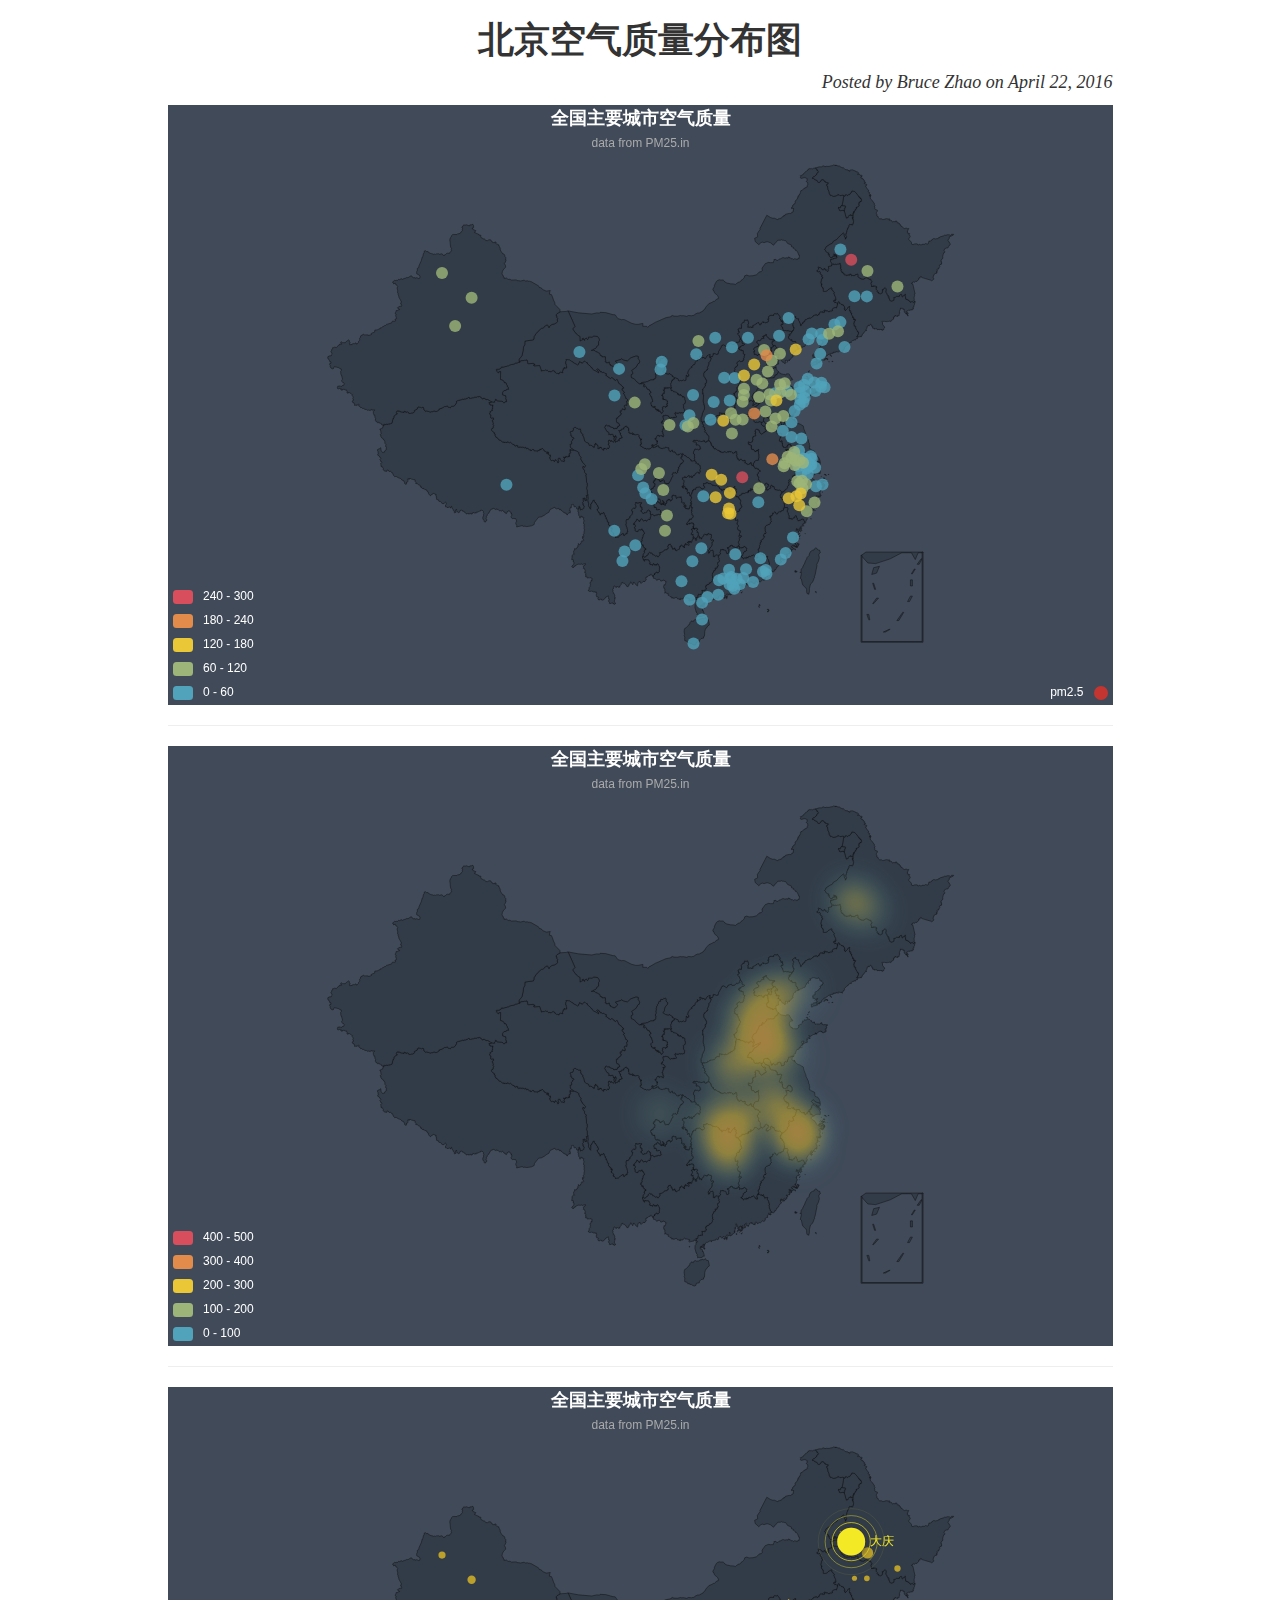
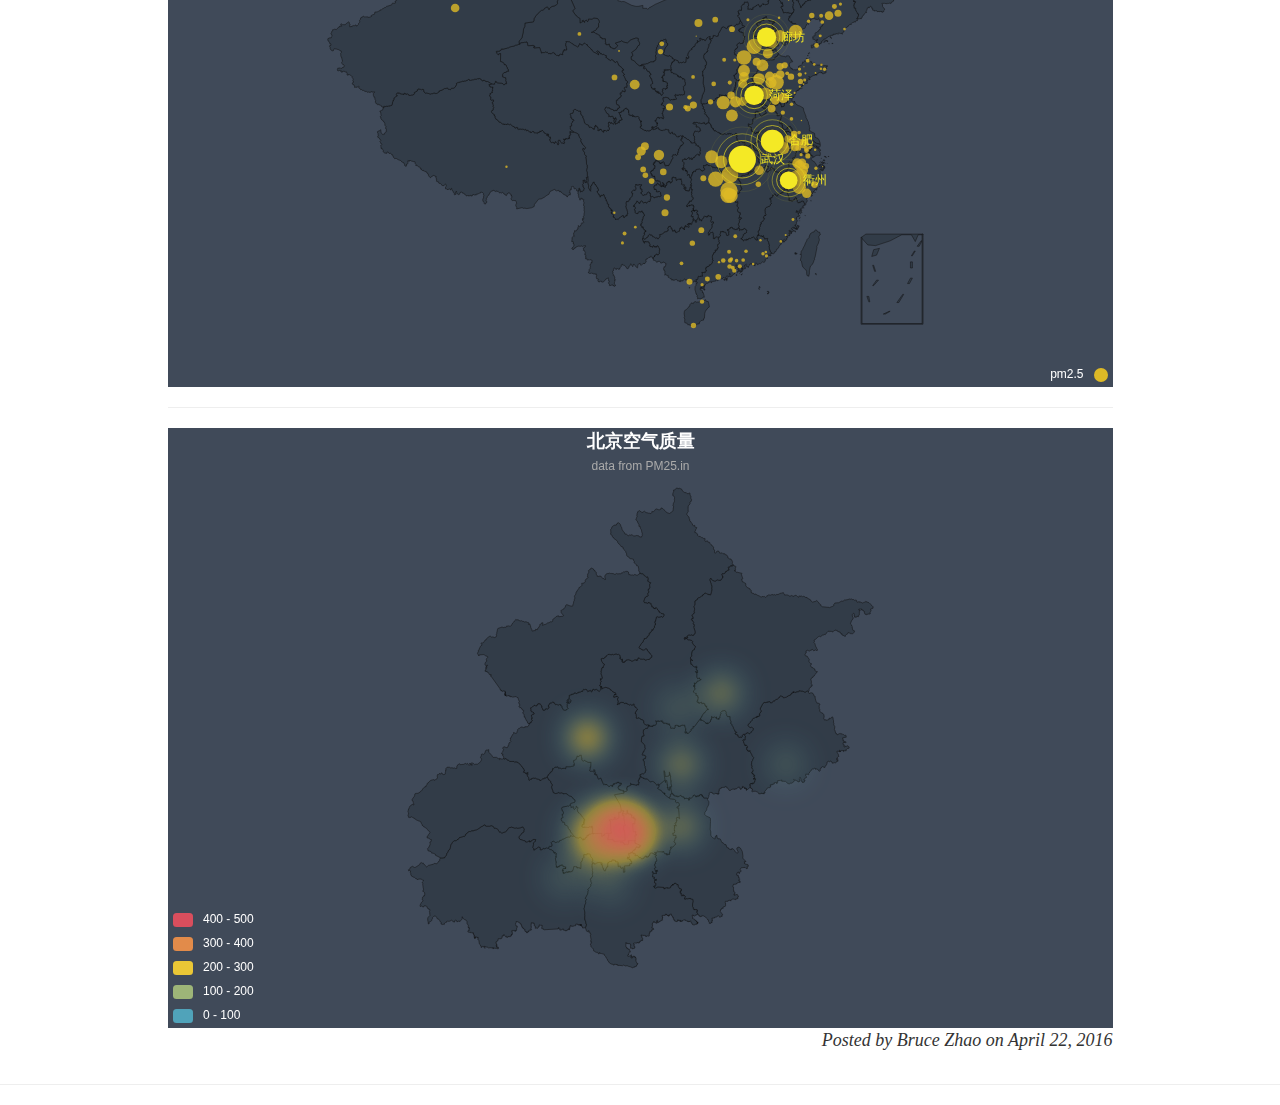
==== commit 1c6fd415: "add beijing head map" ====
--- a/index.html
+++ b/index.html
@@ -33,7 +33,7 @@
 </head>
 <body>
 
-<header class="intro-header" style="background-image: url('img/bg1.jpg')">
+<header class="intro-header" >
     <div class="container">
         <div class="row">
             <div class="col-lg-10 col-md-10 col-md-offset-1">
@@ -1509,6 +1509,115 @@
 myChart.setOption(option);
 
 </script>
+
+<hr>
+	<div id="main3" class="echarts"></div>
+	<!-- 显示样式 -->
+	<style>
+	.echarts {height:600px;width:100%;margin:auto;}
+	@media only screen and (max-width: 768px) {.echarts {height:400px;}}
+	</style>
+	
+	<!-- 代码部分 -->
+<script type="text/javascript">
+var myChart = echarts.init(document.getElementById('main3'));
+
+var geoCoordMap = {
+"北京市":[116.4,39.9],
+"天安门":[116.38,39.9],
+"东城区":[116.42,39.93],
+"西城区":[116.37,39.92],
+"崇文区":[116.43,39.88],
+"宣武区":[116.35,39.87],
+"朝阳区":[116.43,39.92],
+"丰台区":[116.28,39.85],
+"石景山区":[116.22,39.9],
+"海淀区":[116.3,39.95],
+"门头沟区":[116.1,39.93],
+"房山区":[116.13,39.75],
+"通州区":[116.65,39.92],
+"顺义区":[116.65,40.13],
+"昌平区":[116.23,40.22],
+"大兴区":[116.33,39.73],
+"怀柔区":[116.63,40.32],
+"平谷区":[117.12,40.13],
+"密云县":[116.83,40.37],
+"延庆县":[115.97,40.45]
+};
+	option = {
+	tooltip: {
+			show: true,
+            trigger: 'item'
+        },
+    title: {
+        text: '北京空气质量',
+        subtext: 'data from PM25.in',
+        sublink: 'http://www.pm25.in',
+        left: 'center',
+        textStyle: {
+            color: '#fff'
+        }
+    },
+    backgroundColor: '#404a59',
+    visualMap: {
+        min: 0,
+        max: 500,
+        splitNumber: 5,
+        inRange: {
+            color: ['#d94e5d','#eac736','#50a3ba'].reverse()
+        },
+        textStyle: {
+            color: '#fff'
+        }
+    },
+    geo: {
+        map: '北京',
+  
+        roam: true,
+        itemStyle: {
+            normal: {
+                areaColor: '#323c48',
+                borderColor: '#111'
+            },
+            emphasis: {
+                areaColor: 'yellow'
+            }
+        }
+    },
+    series: [{
+        name: 'AQI',
+        type: 'heatmap',
+        coordinateSystem: 'geo',
+        data: convertData([
+            {name: "北京市", value:162},
+			{name: "天安门", value:122},
+			{name: "东城区", value:270},
+			{name: "西城区", value:454},
+			{name: "崇文区", value:473},
+			{name: "宣武区", value:11},
+			{name: "朝阳区", value:118},
+			{name: "丰台区", value:329},
+			{name: "石景山区", value:257},
+			{name: "海淀区", value:268},
+			{name: "门头沟区", value:3},
+			{name: "房山区", value:161},
+			{name: "通州区", value:229},
+			{name: "顺义区", value:275},
+			{name: "昌平区", value:389},
+			{name: "大兴区", value:134},
+			{name: "怀柔区", value:148},
+			{name: "平谷区", value:145},
+			{name: "密云县", value:245},
+			{name: "延庆县", value:65}
+        ])
+    }]
+};
+
+
+myChart.setOption(option);
+
+</script>
+
 <p class="meta">Posted by Bruce Zhao on April 22, 2016</p>
 	
             </div>
